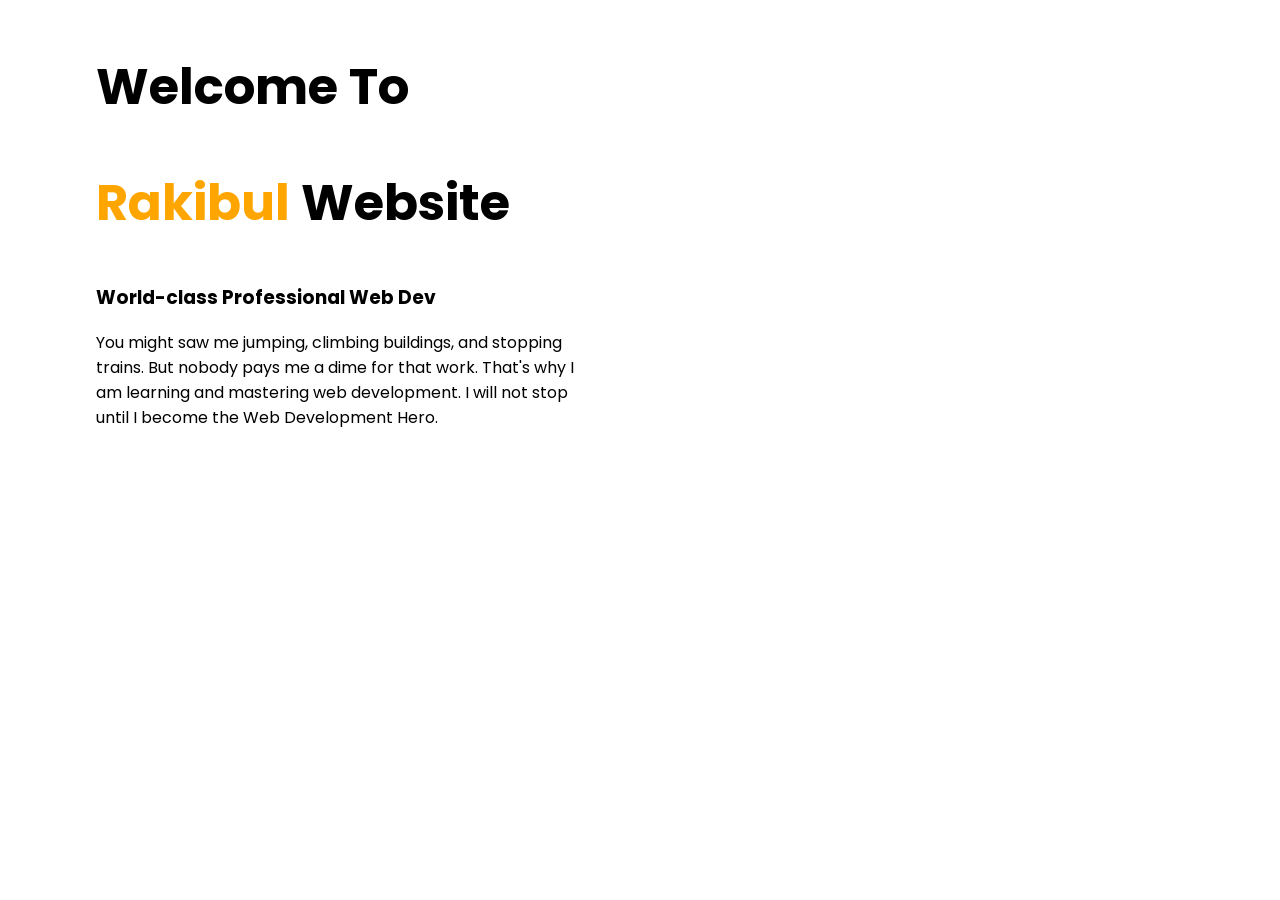
==== index.html @ a4a49c65 "added top part" ====
<!DOCTYPE html>
<html lang="en">
<head>
	<meta charset="UTF-8">
	<title>Rakibul Web Developer</title>
	<link href="https://fonts.googleapis.com/css?family=Poppins&display=swap" rel="stylesheet">
	<link rel="stylesheet" href="style.css">
</head>
<body>
	<section>
		<div class="half-width">
			<h1>Welcome To</h1>
			<h1> <span class="name-highlight"> Rakibul </span> Website </h1>
			<h3>World-class Professional Web Dev</h3>
			<p>You might saw me jumping, climbing buildings, and stopping trains. But nobody pays me a dime for that work. That's why I am learning and mastering web development. I will not stop until I become the Web Development Hero.</p>
		</div>
		
		<div class="half-width">
			<img src="images/jhankar.png" alt="">
		</div>
	</section>
</body>
</html>
---- style.css ----
body{
	font-family: 'Poppins', sans-serif;	
}
h1{
	font-size: 50px;
}
.name-highlight{
	color: orange;
}
.half-width{
	width: 40%;
	float: left;
	margin-left: 5%;
	padding-left: 2%;
}
.half-width img{
	width: 100%;
}
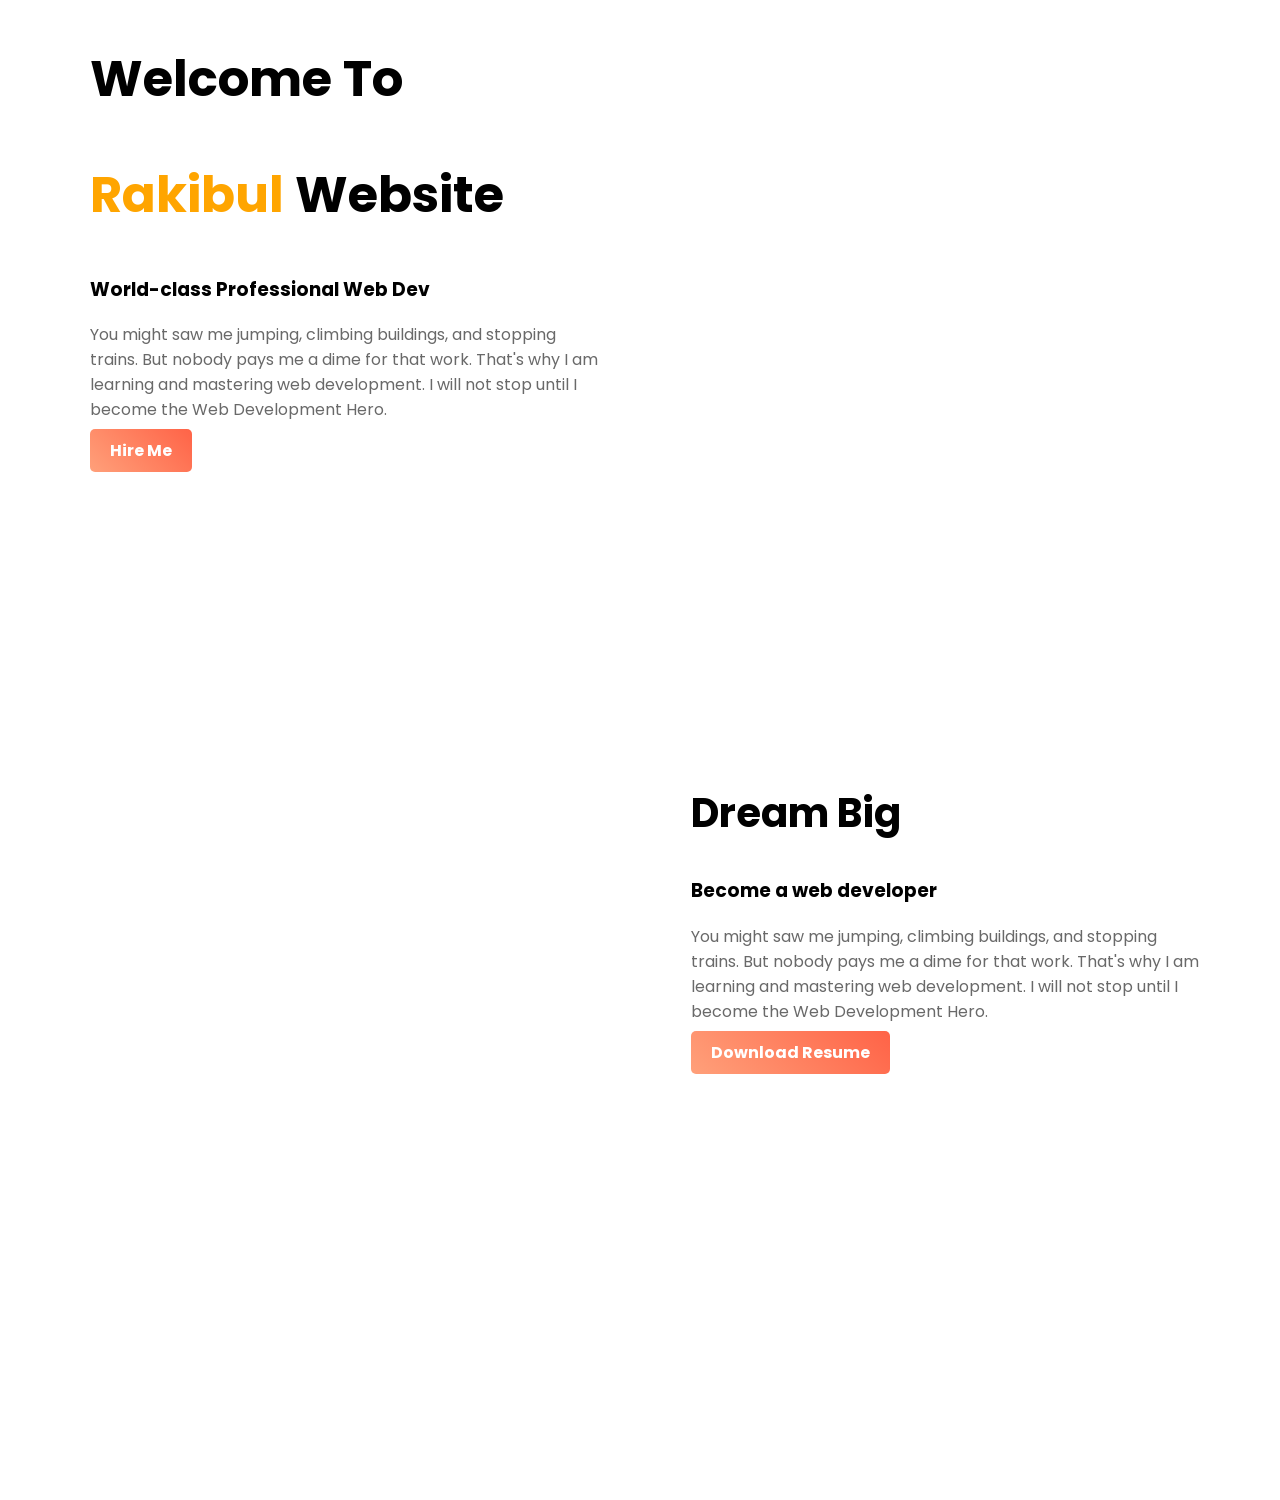
==== commit 589999c8: "added second part" ====
--- a/index.html
+++ b/index.html
@@ -7,17 +7,31 @@
 	<link rel="stylesheet" href="style.css">
 </head>
 <body>
-	<section>
+	<section class="top-banner">
 		<div class="half-width">
 			<h1>Welcome To</h1>
 			<h1> <span class="name-highlight"> Rakibul </span> Website </h1>
 			<h3>World-class Professional Web Dev</h3>
 			<p>You might saw me jumping, climbing buildings, and stopping trains. But nobody pays me a dime for that work. That's why I am learning and mastering web development. I will not stop until I become the Web Development Hero.</p>
+			<a class="link-button" target="_blank" href="https://www.youtube.com">Hire Me</a>
 		</div>
 		
 		<div class="half-width">
 			<img src="images/jhankar.png" alt="">
 		</div>
 	</section>
+
+	<section class="dream-area">
+		<div class="half-width">
+			<img src="images/jhankar2.png" alt="">
+		</div>
+		
+		<div class="half-width">
+			<h2>Dream Big</h2>
+			<h3>Become a web developer</h3>
+			<p>You might saw me jumping, climbing buildings, and stopping trains. But nobody pays me a dime for that work. That's why I am learning and mastering web development. I will not stop until I become the Web Development Hero.</p>
+			<a class="link-button" target="_blank" href="https://www.youtube.com">Download Resume</a>
+		</div>
+	</section>
 </body>
 </html>
--- a/style.css
+++ b/style.css
@@ -1,8 +1,15 @@
 body{
+	margin: 0;
 	font-family: 'Poppins', sans-serif;	
 }
 h1{
 	font-size: 50px;
+}
+h2{
+	font-size: 40px;
+}
+p{
+	color: dimgray;
 }
 .name-highlight{
 	color: orange;
@@ -15,4 +22,27 @@
 }
 .half-width img{
 	width: 100%;
+}
+.top-banner{
+	/* border: 1px solid red; */
+	background-image: url("images/top-banner.png");
+	background-repeat: no-repeat;
+}
+section{
+	height: 600px;
+	padding-bottom: 150px;
+}
+.link-button{
+	text-decoration: none;
+	/* background-color: orange; */
+	background-image: linear-gradient(45deg, lightsalmon, tomato);
+	padding: 10px 20px;
+	border-radius: 5px;
+	color: white;
+	font-weight: 700;
+}
+.dream-area{
+	background-image: url("images/dream-bg.png");
+	background-repeat: no-repeat;
+	background-position: right;
 }
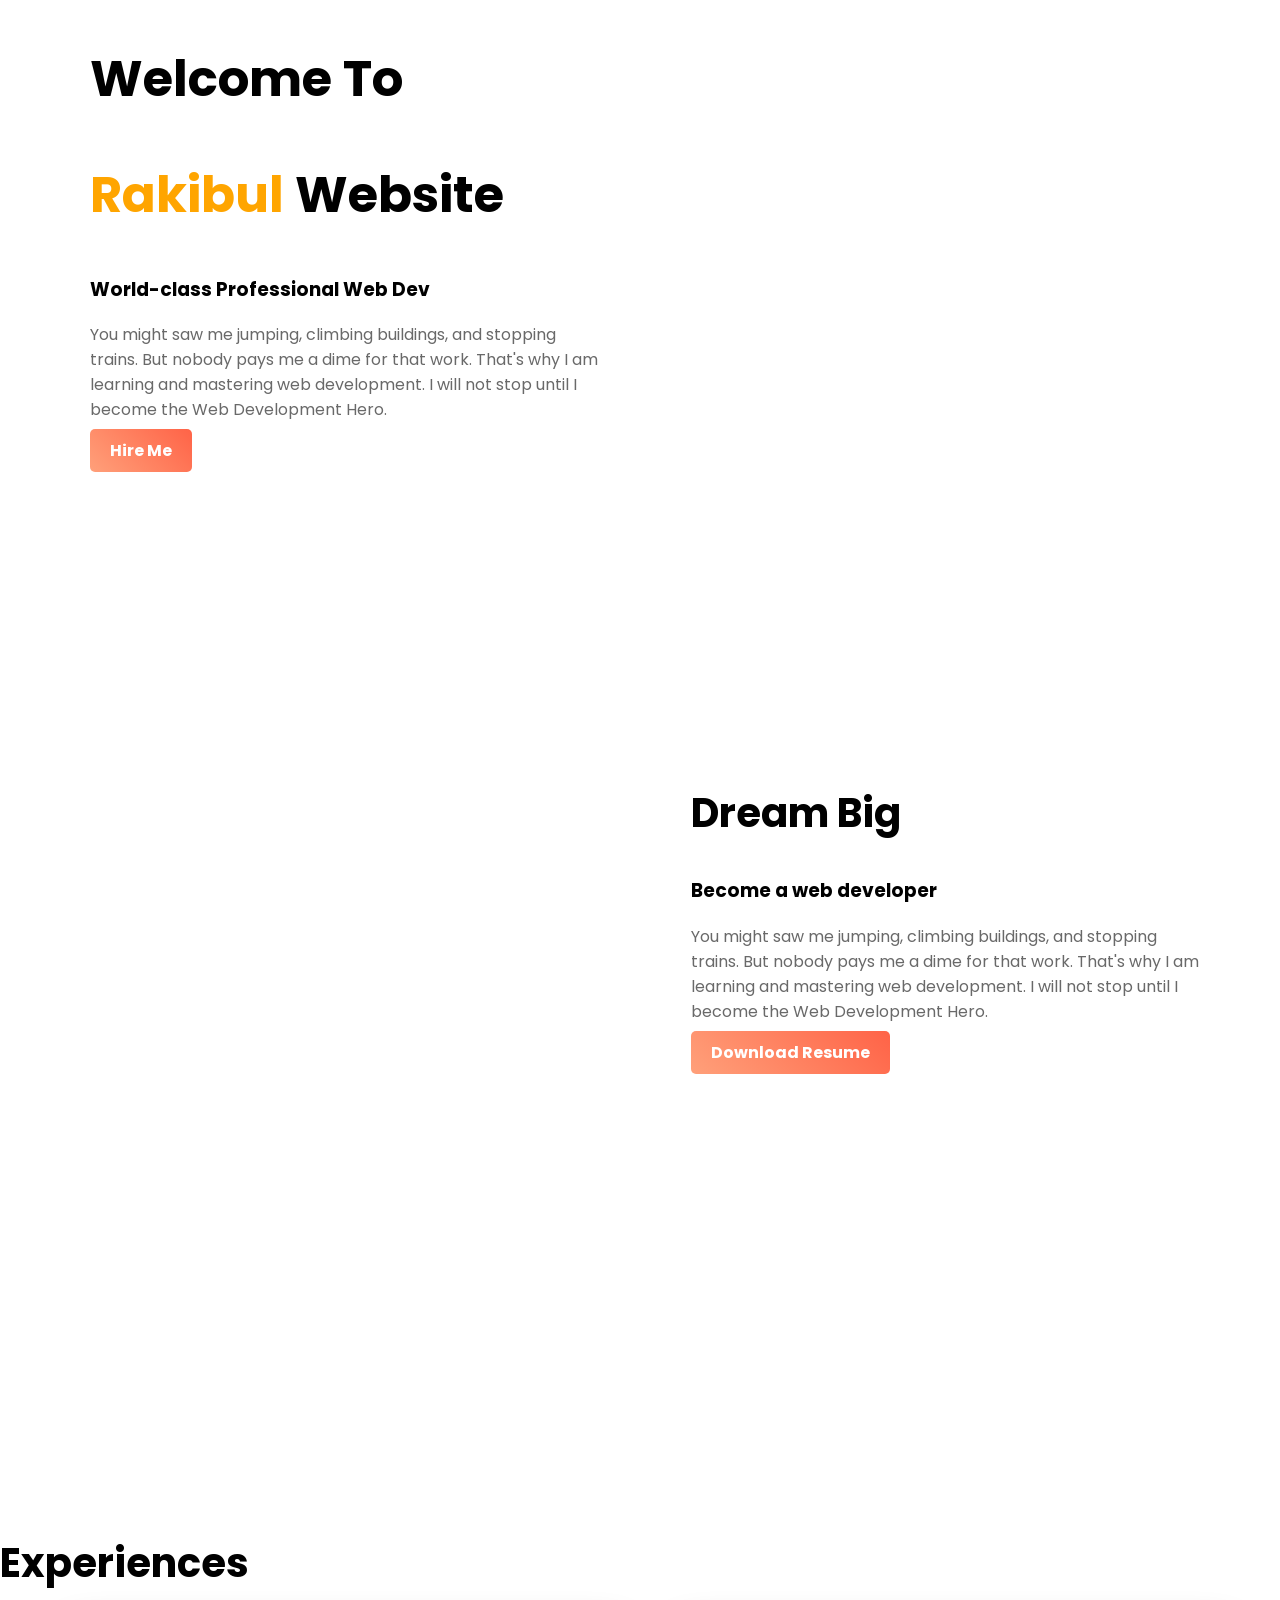
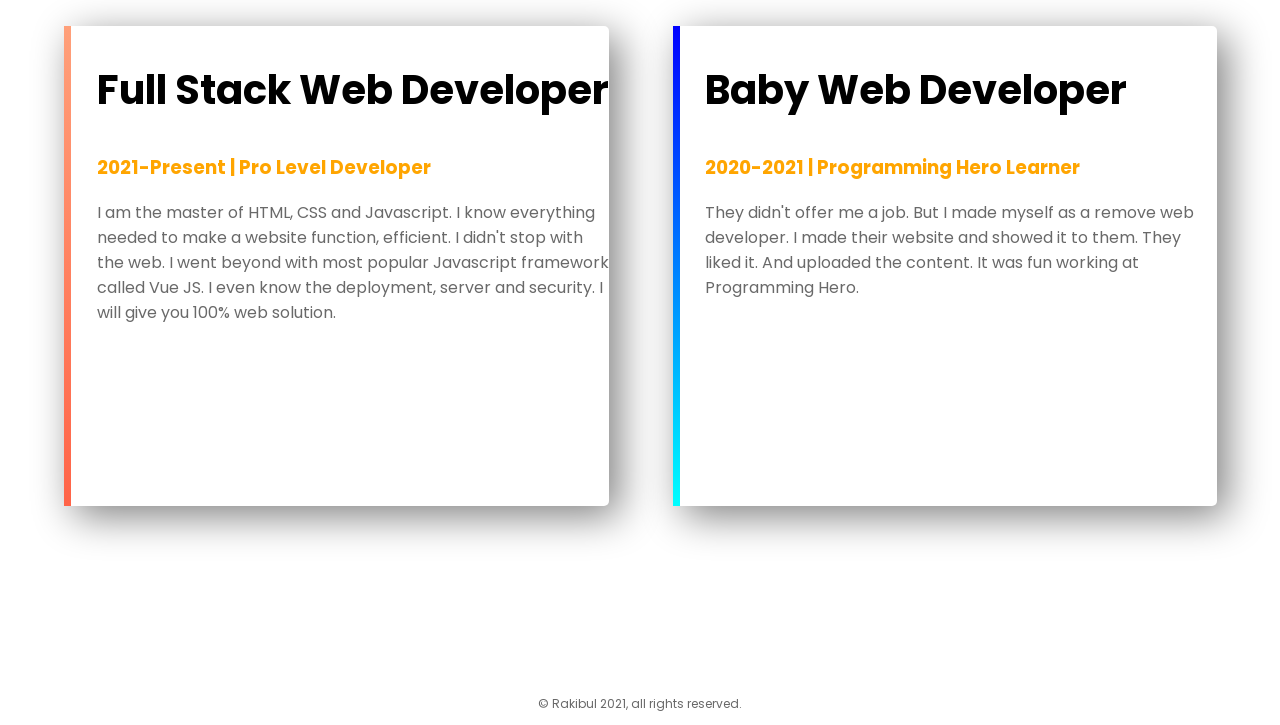
==== commit 9acd89a1: "Finished my first ever website" ====
--- a/index.html
+++ b/index.html
@@ -10,7 +10,7 @@
 	<section class="top-banner">
 		<div class="half-width">
 			<h1>Welcome To</h1>
-			<h1> <span class="name-highlight"> Rakibul </span> Website </h1>
+			<h1> <span class="orange-highlight"> Rakibul </span> Website </h1>
 			<h3>World-class Professional Web Dev</h3>
 			<p>You might saw me jumping, climbing buildings, and stopping trains. But nobody pays me a dime for that work. That's why I am learning and mastering web development. I will not stop until I become the Web Development Hero.</p>
 			<a class="link-button" target="_blank" href="https://www.youtube.com">Hire Me</a>
@@ -33,5 +33,28 @@
 			<a class="link-button" target="_blank" href="https://www.youtube.com">Download Resume</a>
 		</div>
 	</section>
+
+	<section class="experience-area">
+		<h2>Experiences</h2>
+		<div id="full-stack" class="half-width single-experience">
+			<h2>Full Stack Web Developer</h2>
+			<h3 class="orange-highlight">2021-Present | Pro Level Developer</h3>
+			<p>
+				I am the master of HTML, CSS and Javascript. I know everything needed to make a website function, efficient. I didn't stop with the web. I went beyond with most popular Javascript framework called Vue JS. I even know the deployment, server and security. I will give you 100% web solution.
+			</p>
+		</div>
+
+		<div id="baby-web" class="half-width single-experience">
+			<h2>Baby Web Developer</h2>
+			<h3 class="orange-highlight">2020-2021 | Programming Hero Learner</h3>
+			<p>
+				They didn't offer me a job. But I made myself as a remove web developer. I made their website and showed it to them. They liked it. And uploaded the content. It was fun working at Programming Hero.
+			</p>
+		</div>
+	</section>
+
+	<footer>
+		<p>© Rakibul 2021, all rights reserved.</p>
+	</footer>
 </body>
 </html>
--- a/style.css
+++ b/style.css
@@ -1,38 +1,38 @@
-body{
+body {
 	margin: 0;
 	font-family: 'Poppins', sans-serif;	
 }
-h1{
+h1 {
 	font-size: 50px;
 }
-h2{
+h2 {
 	font-size: 40px;
 }
-p{
+p {
 	color: dimgray;
 }
-.name-highlight{
+.orange-highlight {
 	color: orange;
 }
-.half-width{
+.half-width {
 	width: 40%;
 	float: left;
 	margin-left: 5%;
 	padding-left: 2%;
 }
-.half-width img{
+.half-width img {
 	width: 100%;
 }
-.top-banner{
+.top-banner {
 	/* border: 1px solid red; */
 	background-image: url("images/top-banner.png");
 	background-repeat: no-repeat;
 }
-section{
+section {
 	height: 600px;
 	padding-bottom: 150px;
 }
-.link-button{
+.link-button {
 	text-decoration: none;
 	/* background-color: orange; */
 	background-image: linear-gradient(45deg, lightsalmon, tomato);
@@ -41,8 +41,33 @@
 	color: white;
 	font-weight: 700;
 }
-.dream-area{
+.dream-area {
 	background-image: url("images/dream-bg.png");
 	background-repeat: no-repeat;
 	background-position: right;
+}
+.single-experience {
+	box-shadow: 10px 10px 40px gray;
+	border-radius: 5px;
+	height: 80%;
+	background-color: white;
+}
+.experience-area {
+	background-image: url("images/exp-bg.png");
+	background-repeat: no-repeat;
+	background-position: left;
+}
+#full-stack {
+	border-left: 7px solid;
+	border-image: linear-gradient(180deg, lightsalmon, tomato);
+	border-image-slice: 1;
+}
+#baby-web {
+	border-left: 7px solid;
+	border-image: linear-gradient(180deg, blue, cyan);
+	border-image-slice: 1;
+}
+footer p {
+	text-align: center;
+	font-size: 12px;
 }
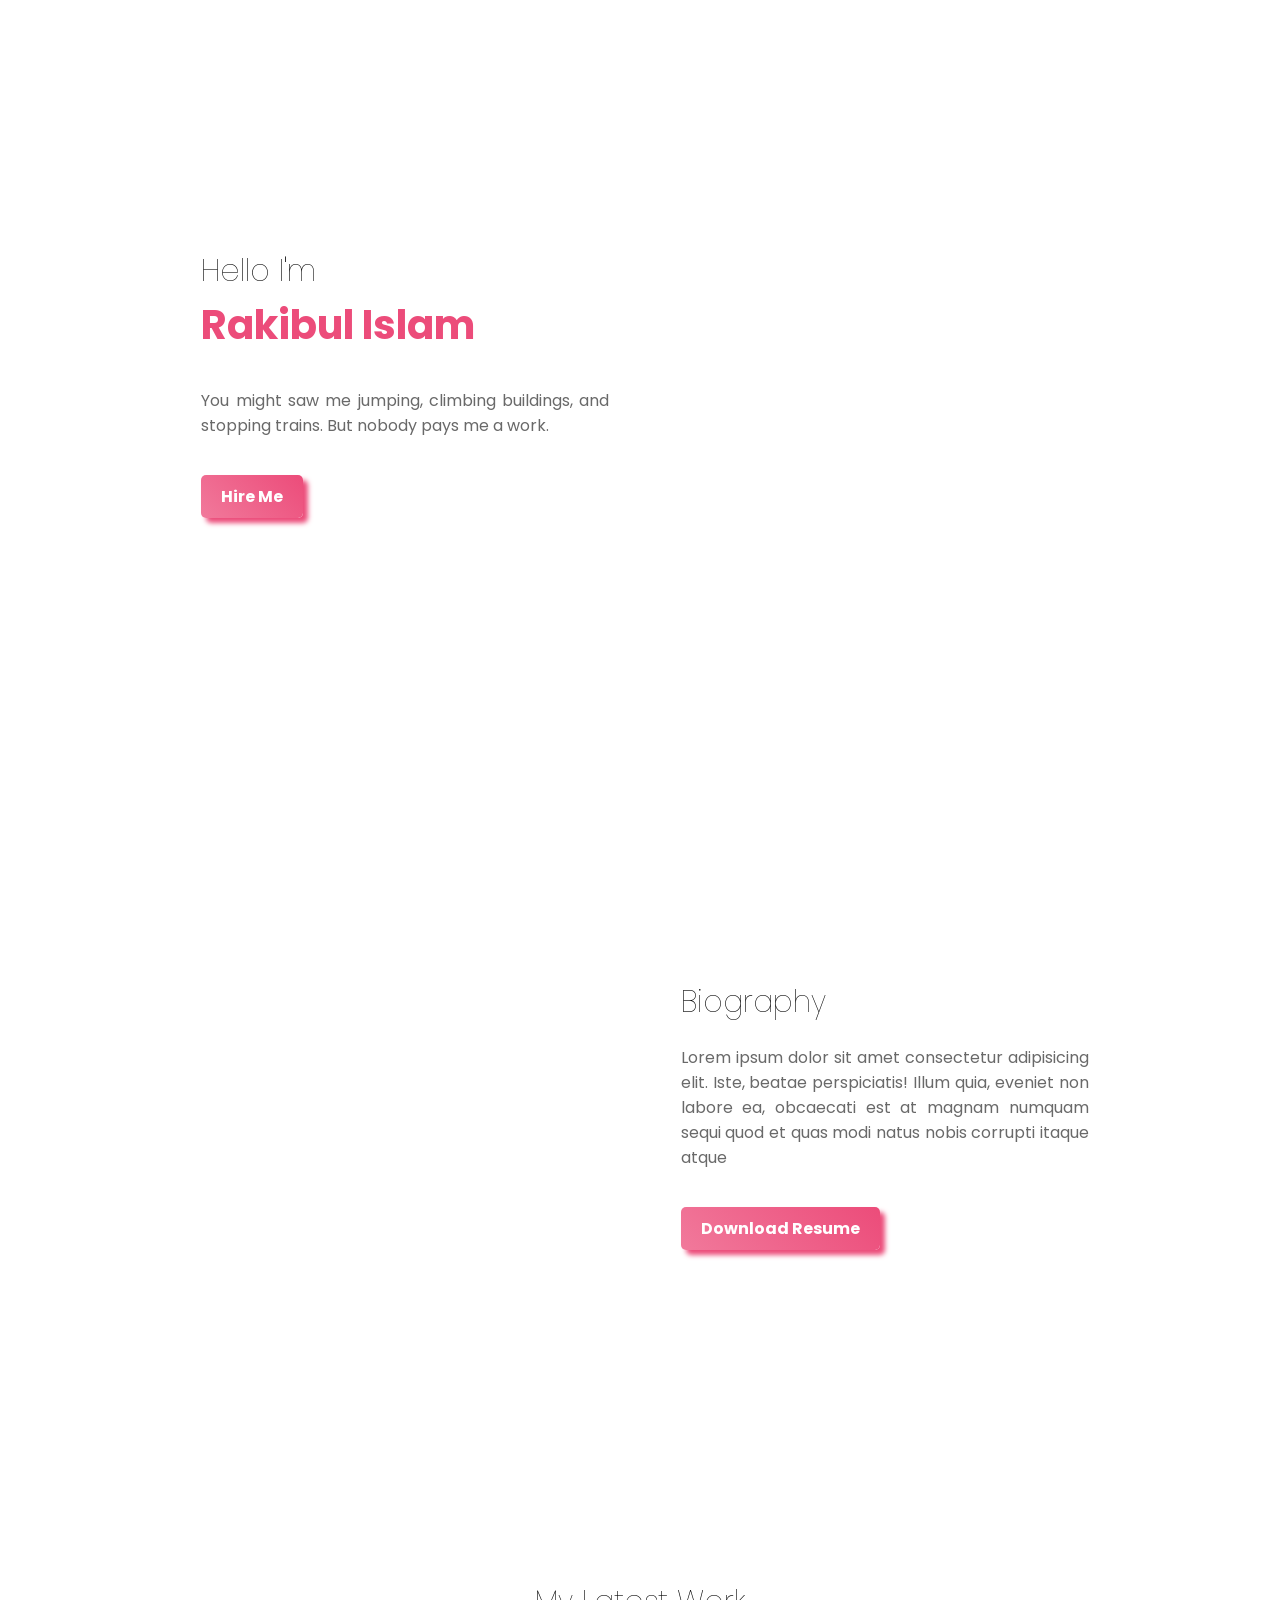
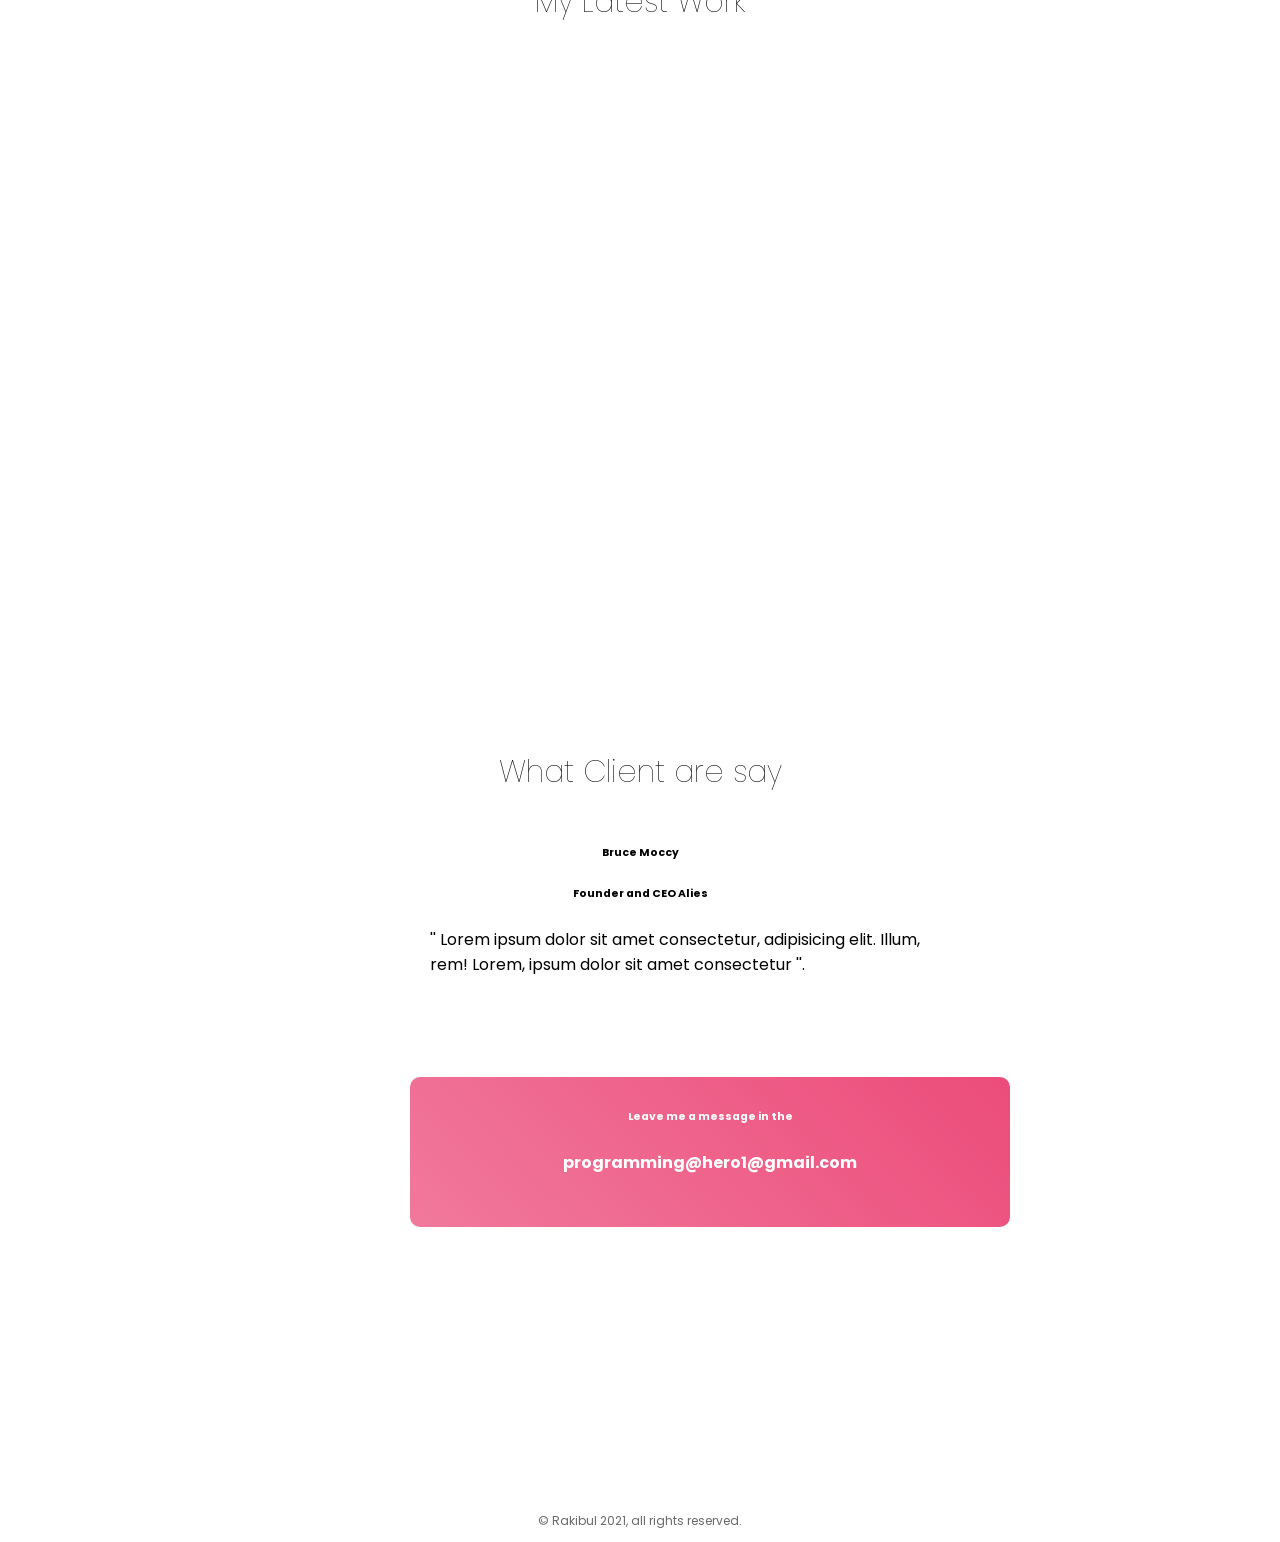
==== commit c8581a0f: "exiting portfolio" ====
--- a/index.html
+++ b/index.html
@@ -1,60 +1,92 @@
 <!DOCTYPE html>
 <html lang="en">
+
 <head>
-	<meta charset="UTF-8">
-	<title>Rakibul Web Developer</title>
-	<link href="https://fonts.googleapis.com/css?family=Poppins&display=swap" rel="stylesheet">
-	<link rel="stylesheet" href="style.css">
+    <meta charset="UTF-8">
+    <title>Rakibul Web Developer</title>
+    <link href="https://fonts.googleapis.com/css?family=Poppins&display=swap" rel="stylesheet">
+    <link rel="stylesheet" href="style.css">
 </head>
+
 <body>
-	<section class="top-banner">
-		<div class="half-width">
-			<h1>Welcome To</h1>
-			<h1> <span class="orange-highlight"> Rakibul </span> Website </h1>
-			<h3>World-class Professional Web Dev</h3>
-			<p>You might saw me jumping, climbing buildings, and stopping trains. But nobody pays me a dime for that work. That's why I am learning and mastering web development. I will not stop until I become the Web Development Hero.</p>
-			<a class="link-button" target="_blank" href="https://www.youtube.com">Hire Me</a>
-		</div>
-		
-		<div class="half-width">
-			<img src="images/jhankar.png" alt="">
-		</div>
-	</section>
+    <section class="top-banner">
+        <div class="container">
+            <div class="half-width">
+                <h5 class="topBanner-text">Hello I'm</h5>
+                <h1> <span class="pink-highlight"> Rakibul Islam </span> </h1>
+                <p>
+                    You might saw me jumping, climbing buildings, and stopping trains. But nobody pays me a work.
+                </p>
+                <a class="link-button" target="_blank" href="https://www.youtube.com">Hire Me</a>
+            </div>
 
-	<section class="dream-area">
-		<div class="half-width">
-			<img src="images/jhankar2.png" alt="">
-		</div>
-		
-		<div class="half-width">
-			<h2>Dream Big</h2>
-			<h3>Become a web developer</h3>
-			<p>You might saw me jumping, climbing buildings, and stopping trains. But nobody pays me a dime for that work. That's why I am learning and mastering web development. I will not stop until I become the Web Development Hero.</p>
-			<a class="link-button" target="_blank" href="https://www.youtube.com">Download Resume</a>
-		</div>
-	</section>
+            <div class="half-width">
+                <div class="overlay">
+                    <img src="images/peter.png" alt="">
+                    <div class="img-overlay"></div>
+                </div>
+            </div>
+        </div>
+    </section>
 
-	<section class="experience-area">
-		<h2>Experiences</h2>
-		<div id="full-stack" class="half-width single-experience">
-			<h2>Full Stack Web Developer</h2>
-			<h3 class="orange-highlight">2021-Present | Pro Level Developer</h3>
-			<p>
-				I am the master of HTML, CSS and Javascript. I know everything needed to make a website function, efficient. I didn't stop with the web. I went beyond with most popular Javascript framework called Vue JS. I even know the deployment, server and security. I will give you 100% web solution.
-			</p>
-		</div>
+    <section class="biography-area">
+        <div class="container">
+            <div class="half-width">
+                <div class="overlay">
+                    <img src="images/peter_dream.png" alt="">
+                    <div class="img-overlay"></div>
+                </div>
+            </div>
 
-		<div id="baby-web" class="half-width single-experience">
-			<h2>Baby Web Developer</h2>
-			<h3 class="orange-highlight">2020-2021 | Programming Hero Learner</h3>
-			<p>
-				They didn't offer me a job. But I made myself as a remove web developer. I made their website and showed it to them. They liked it. And uploaded the content. It was fun working at Programming Hero.
-			</p>
-		</div>
-	</section>
+            <div class="half-width">
+                <h5 class="biography-text">Biography</h5>
+                <p>
+                    Lorem ipsum dolor sit amet consectetur adipisicing elit. Iste, beatae perspiciatis! Illum quia,
+                    eveniet
+                    non labore ea, obcaecati est at magnam numquam sequi quod et quas modi natus nobis corrupti itaque
+                    atque
+                </p>
+                <a class="link-button" target="_blank" href="https://www.youtube.com">Download Resume</a>
+            </div>
+        </div>
+    </section>
 
-	<footer>
-		<p>© Rakibul 2021, all rights reserved.</p>
-	</footer>
+    <section class="work-area">
+        <div class="container">
+            <div>
+                <h5 class="text">My Latest Work</h5>
+                <div class="work-img">
+                    <img src="images/latest-work/work-1.png" alt="">
+                </div>
+                <div class="work-img">
+                    <img src="images/latest-work/work-2.jpg" alt="">
+                </div>
+                <div class="work-img">
+                    <img src="images/latest-work/work-3.jpg" alt="">
+                </div>
+            </div>
+        </div>
+    </section>
+
+    <section class="client-area">
+        <div class="container">
+            <h5 class="text">What Client are say</h5>
+            <h6>Bruce Moccy</h6>
+            <h6>Founder and CEO Alies</h6>
+            <blockquote>
+                '' Lorem ipsum dolor sit amet consectetur, adipisicing elit. Illum, rem! Lorem, ipsum dolor sit amet
+                consectetur ''.
+            </blockquote>
+            <div class="communication">
+                <h6>Leave me a message in the</h6>
+                <h4>programming@hero1@gmail.com</h4>
+            </div>
+        </div>
+    </section>
+
+    <footer>
+        <p>© Rakibul 2021, all rights reserved.</p>
+    </footer>
 </body>
+
 </html>
--- a/style.css
+++ b/style.css
@@ -1,73 +1,150 @@
 body {
-	margin: 0;
+	margin: 0 auto;
 	font-family: 'Poppins', sans-serif;	
 }
+.container {
+	margin-left: 130px;
+	margin-right: 130px;
+	height: 600px;
+	padding-bottom: 150px;
+}
+.half-width .topBanner-text {
+    font-size: 30px;
+	font-weight: 100;
+	position: relative;
+    top: 49px;
+}
+.half-width .biography-text {
+    font-size: 30px;
+	font-weight: 100;
+	position: relative;
+    top: 30px;
+}
+.work-area .text {
+    font-size: 30px;
+	font-weight: 100;
+	position: relative;
+	top: 30px;
+	text-align: center;
+}
+.client-area .text {
+    font-size: 30px;
+	font-weight: 100;
+	text-align: center;
+}
 h1 {
-	font-size: 50px;
-}
-h2 {
 	font-size: 40px;
 }
 p {
 	color: dimgray;
+	text-align: justify;
 }
-.orange-highlight {
-	color: orange;
+.pink-highlight {
+	color: #EC4C7A;
 }
 .half-width {
 	width: 40%;
-	float: left;
+    float: left;
 	margin-left: 5%;
 	padding-left: 2%;
+	padding-top: 150px;
 }
 .half-width img {
 	width: 100%;
 }
+.overlay {
+	width: 100%;
+	position: relative;
+	overflow: hidden;
+}
+.img-overlay {
+	position: absolute;
+	width: 100%;
+	height: 100%;
+	bottom: 0;
+	left: 0;
+	background: rgba(0, 0, 0, .2);
+	transform: scale(.1);
+	transition: .5s;
+	opacity: 0;
+	border-radius: 150px 15px 150px 15px;
+}
+.overlay:hover .img-overlay{
+	transform: scale(1);
+	opacity: 1;
+}
 .top-banner {
-	/* border: 1px solid red; */
-	background-image: url("images/top-banner.png");
-	background-repeat: no-repeat;
+	background-image: url("images/header-bg.png");
+	background-repeat: no-repeat; 
+	background-size: cover;
 }
-section {
-	height: 600px;
-	padding-bottom: 150px;
+.half-width p {
+	padding-bottom: 30px;
 }
 .link-button {
 	text-decoration: none;
-	/* background-color: orange; */
-	background-image: linear-gradient(45deg, lightsalmon, tomato);
+	background-image: linear-gradient(45deg, #f1799b, #EC4C7A);
 	padding: 10px 20px;
 	border-radius: 5px;
 	color: white;
 	font-weight: 700;
+	transition: .5s;
+	box-shadow: 5px 5px 5px 0px #EC4C7A;
 }
-.dream-area {
-	background-image: url("images/dream-bg.png");
+.link-button:hover {
+	color: white;
+	font-size: 17px;
+	background-image: linear-gradient(180deg, #12E3CE, #31A9ED );
+	transform: scale(1.1);
+	box-shadow: 5px 5px 5px 0px #12E3CE;
+}
+.link-button:focus {
+	color: white;
+	font-size: 15px;
+	background-image: linear-gradient(45deg, #f1799b, #EC4C7A);
+}
+.biography-area {
+	background-image: url("images/biography-bg.png");
 	background-repeat: no-repeat;
-	background-position: right;
-}
-.single-experience {
-	box-shadow: 10px 10px 40px gray;
-	border-radius: 5px;
-	height: 80%;
-	background-color: white;
-}
-.experience-area {
-	background-image: url("images/exp-bg.png");
-	background-repeat: no-repeat;
-	background-position: left;
-}
-#full-stack {
-	border-left: 7px solid;
-	border-image: linear-gradient(180deg, lightsalmon, tomato);
-	border-image-slice: 1;
-}
-#baby-web {
-	border-left: 7px solid;
-	border-image: linear-gradient(180deg, blue, cyan);
-	border-image-slice: 1;
+	background-size: cover;
+
 }
 footer p {
 	text-align: center;
 	font-size: 12px;
+}
+.work-area{
+    background-image: url("images/latest-work-bg.png");
+	background-repeat: no-repeat;
+	background-size: cover;
+}
+.work-img {
+	float: left;
+	padding-top: 170px;
+    padding-right: 63px;
+}
+.client-area {
+    background-image: url("images/footer-bg.png");
+	background-repeat: no-repeat;
+	background-size: cover;
+}
+.client-area H6 {
+	text-align: center;
+}
+.client-area blockquote {
+	width: 500px;
+	padding-left: 260px;
+	margin-bottom: 100px;
+}
+.client-area .communication {
+	text-align: center;
+	width: 600px;
+	height: 150px;
+	background-image: linear-gradient(45deg, #f1799b, #EC4C7A);
+	margin-left: 280px;
+	border-radius: 10px;
+	color: #fff;
+}
+.client-area .communication  h6 {
+	padding-top: 32px;
 }
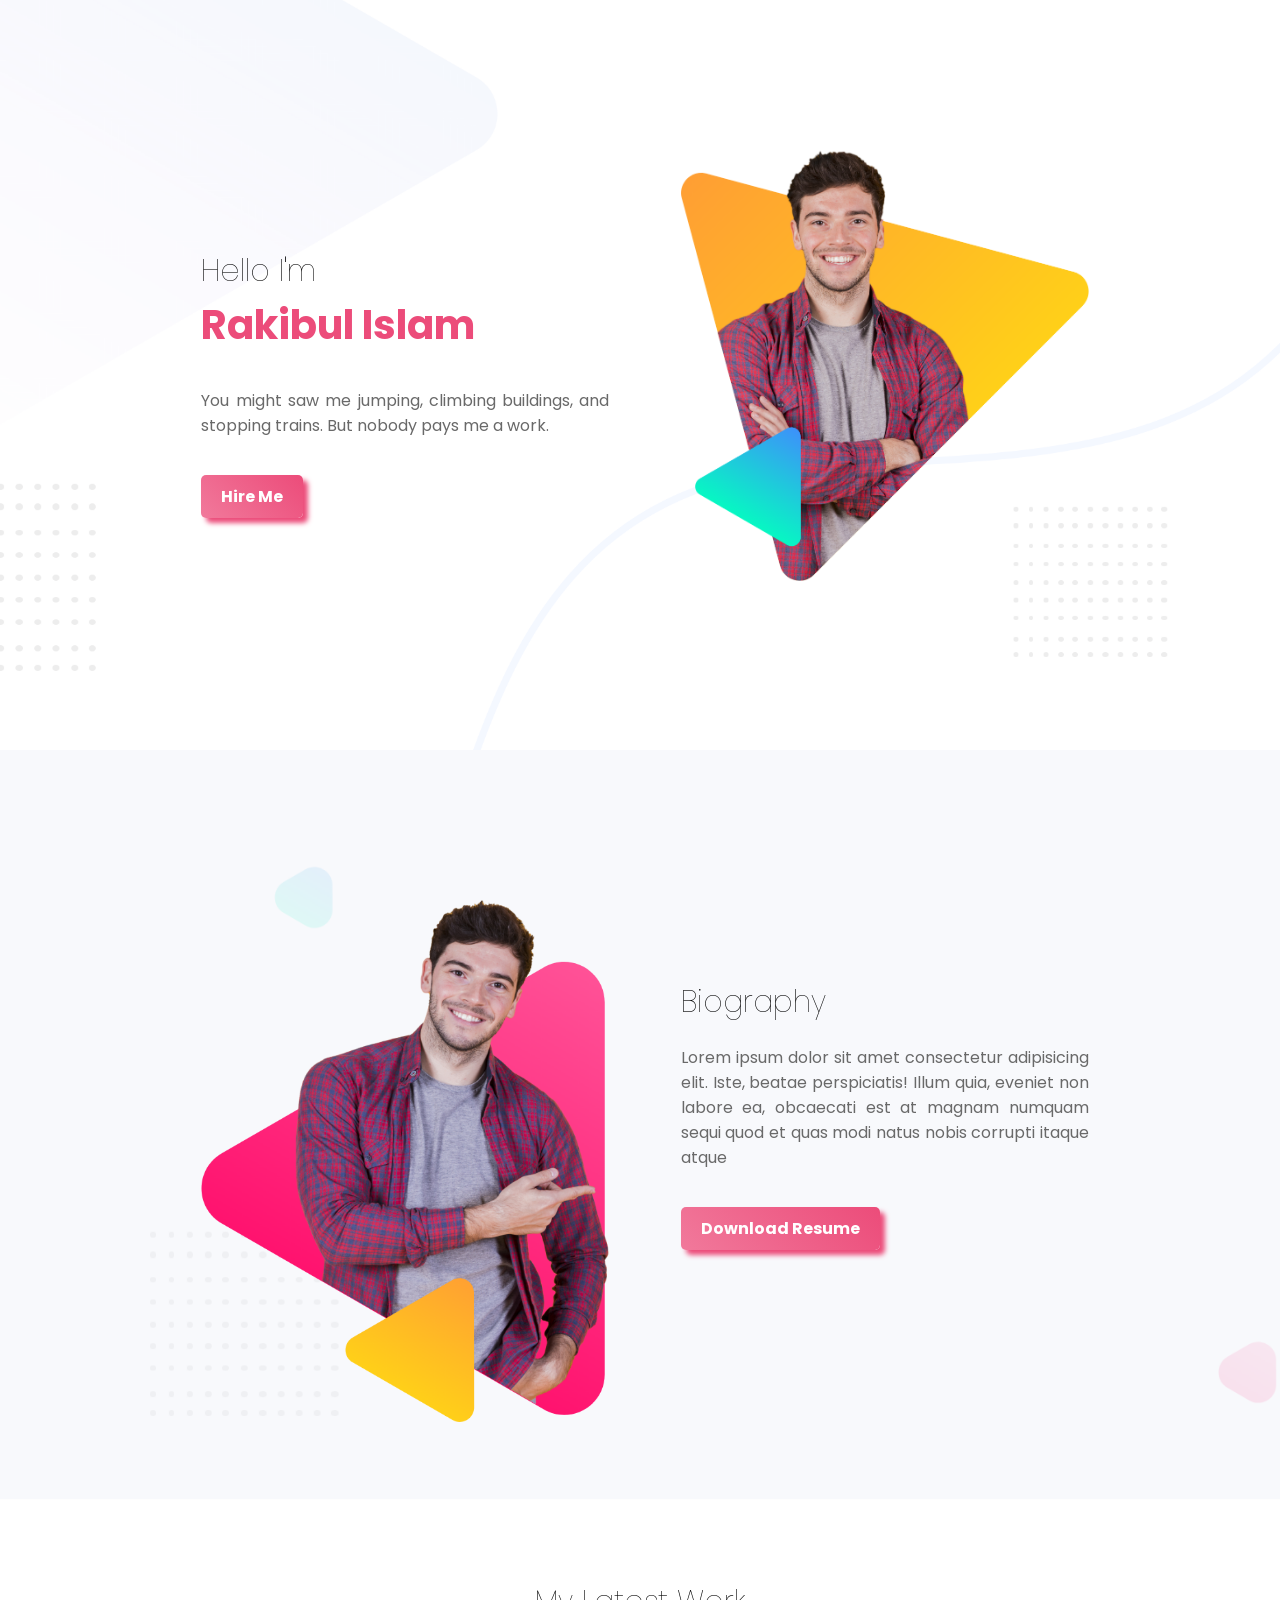
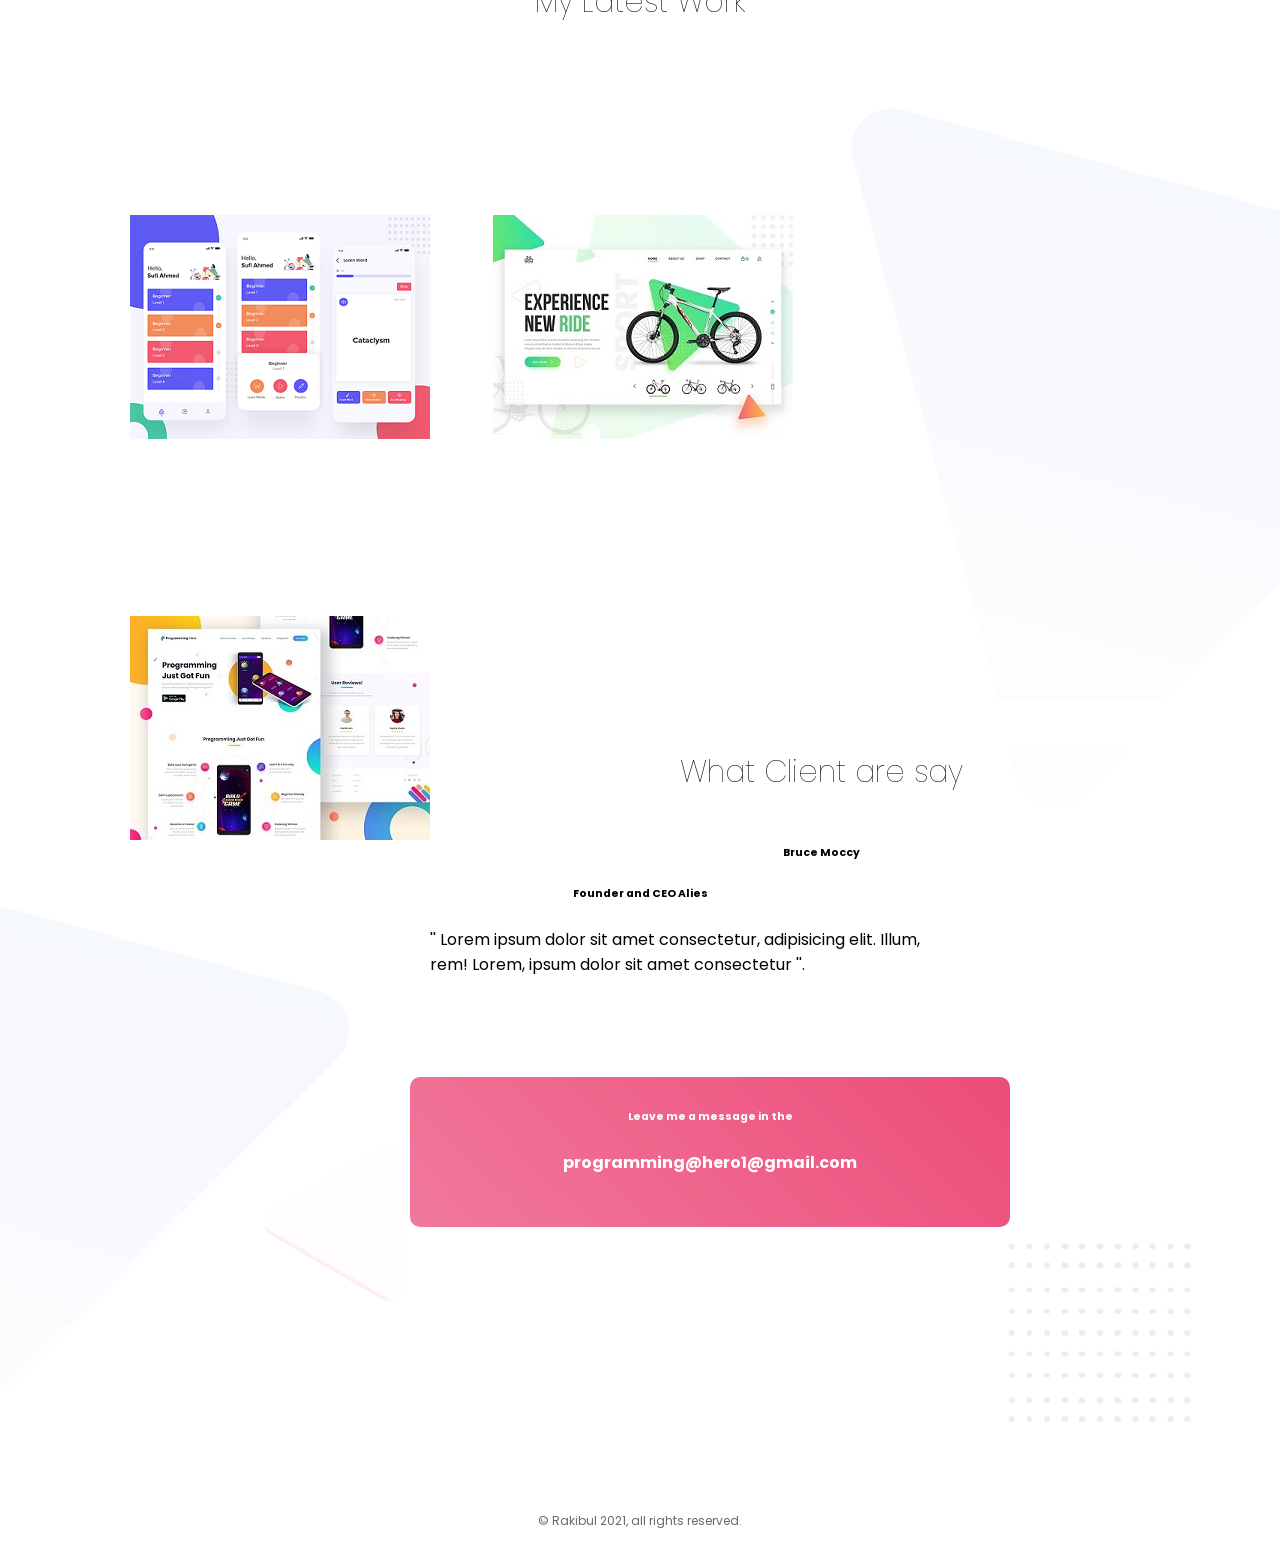
==== commit 43e86344: "22/02/2021" ====
--- a/index.html
+++ b/index.html
@@ -5,16 +5,18 @@
     <meta charset="UTF-8">
     <title>Rakibul Web Developer</title>
     <link href="https://fonts.googleapis.com/css?family=Poppins&display=swap" rel="stylesheet">
-    <link rel="stylesheet" href="style.css">
+    <link rel="stylesheet" href="css/style.css">
+    <link rel="stylesheet" href="css/animate.min.css">
 </head>
 
 <body>
     <section class="top-banner">
         <div class="container">
             <div class="half-width">
-                <h5 class="topBanner-text">Hello I'm</h5>
-                <h1> <span class="pink-highlight"> Rakibul Islam </span> </h1>
-                <p>
+                <h5 class="wow bounceInDown topBanner-text" data-wow-duration="2s" data-wow-delay=".3s">Hello I'm</h5>
+                <h1 class="wow bounceInDown" data-wow-duration="2s" data-wow-delay=".2s"> <span
+                        class="pink-highlight">Rakibul Islam </span> </h1>
+                <p class="wow bounceInDown" data-wow-duration="2s" data-wow-delay=".1s">
                     You might saw me jumping, climbing buildings, and stopping trains. But nobody pays me a work.
                 </p>
                 <a class="link-button" target="_blank" href="https://www.youtube.com">Hire Me</a>
@@ -55,13 +57,13 @@
         <div class="container">
             <div>
                 <h5 class="text">My Latest Work</h5>
-                <div class="work-img">
+                <div class="wow bounceOut work-img" data-wow-duration="2s" data-wow-delay=".1s">
                     <img src="images/latest-work/work-1.png" alt="">
                 </div>
-                <div class="work-img">
+                <div class="wow bounceOut work-img" data-wow-duration="2s" data-wow-delay=".1s">
                     <img src="images/latest-work/work-2.jpg" alt="">
                 </div>
-                <div class="work-img">
+                <div class="wow bounceOut work-img" data-wow-duration="2s" data-wow-delay=".1s">
                     <img src="images/latest-work/work-3.jpg" alt="">
                 </div>
             </div>
@@ -87,6 +89,11 @@
     <footer>
         <p>© Rakibul 2021, all rights reserved.</p>
     </footer>
+
+    <script src="js/wow.min.js"></script>
+    <script>
+        new WOW().init();
+    </script>
 </body>
 
 </html>
--- a/css/style.css
+++ b/css/style.css
@@ -0,0 +1,150 @@
+body {
+	margin: 0 auto;
+	font-family: 'Poppins', sans-serif;	
+}
+.container {
+	margin-left: 130px;
+	margin-right: 130px;
+	height: 600px;
+	padding-bottom: 150px;
+}
+.half-width .topBanner-text {
+    font-size: 30px;
+	font-weight: 100;
+	position: relative;
+    top: 49px;
+}
+.half-width .biography-text {
+    font-size: 30px;
+	font-weight: 100;
+	position: relative;
+    top: 30px;
+}
+.work-area .text {
+    font-size: 30px;
+	font-weight: 100;
+	position: relative;
+	top: 30px;
+	text-align: center;
+}
+.client-area .text {
+    font-size: 30px;
+	font-weight: 100;
+	text-align: center;
+}
+h1 {
+	font-size: 40px;
+}
+p {
+	color: dimgray;
+	text-align: justify;
+}
+.pink-highlight {
+	color: #EC4C7A;
+}
+.half-width {
+	width: 40%;
+    float: left;
+	margin-left: 5%;
+	padding-left: 2%;
+	padding-top: 150px;
+}
+.half-width img {
+	width: 100%;
+}
+.overlay {
+	width: 100%;
+	position: relative;
+	overflow: hidden;
+}
+.img-overlay {
+	position: absolute;
+	width: 100%;
+	height: 100%;
+	bottom: 0;
+	left: 0;
+	background: rgba(0, 0, 0, .2);
+	transform: scale(.1);
+	transition: .5s;
+	opacity: 0;
+	border-radius: 150px 15px 150px 15px;
+}
+.overlay:hover .img-overlay{
+	transform: scale(1);
+	opacity: 1;
+}
+.top-banner {
+	background-image: url("../images/header-bg.png");
+	background-repeat: no-repeat; 
+	background-size: cover;
+}
+.half-width p {
+	padding-bottom: 30px;
+}
+.link-button {
+	text-decoration: none;
+	background-image: linear-gradient(45deg, #f1799b, #EC4C7A);
+	padding: 10px 20px;
+	border-radius: 5px;
+	color: white;
+	font-weight: 700;
+	transition: .5s;
+	box-shadow: 5px 5px 5px 0px #EC4C7A;
+}
+.link-button:hover {
+	color: white;
+	font-size: 17px;
+	background-image: linear-gradient(180deg, #12E3CE, #31A9ED );
+	transform: scale(1.1);
+	box-shadow: 5px 5px 5px 0px #12E3CE;
+}
+.link-button:focus {
+	color: white;
+	font-size: 15px;
+	background-image: linear-gradient(45deg, #f1799b, #EC4C7A);
+}
+.biography-area {
+	background-image: url("../images/biography-bg.png");
+	background-repeat: no-repeat;
+	background-size: cover;
+
+}
+footer p {
+	text-align: center;
+	font-size: 12px;
+}
+.work-area{
+    background-image: url("../images/latest-work-bg.png");
+	background-repeat: no-repeat;
+	background-size: cover;
+}
+.work-img {
+	float: left;
+	padding-top: 170px;
+    padding-right: 63px;
+}
+.client-area {
+    background-image: url("../images/footer-bg.png");
+	background-repeat: no-repeat;
+	background-size: cover;
+}
+.client-area H6 {
+	text-align: center;
+}
+.client-area blockquote {
+	width: 500px;
+	padding-left: 260px;
+	margin-bottom: 100px;
+}
+.client-area .communication {
+	text-align: center;
+	width: 600px;
+	height: 150px;
+	background-image: linear-gradient(45deg, #f1799b, #EC4C7A);
+	margin-left: 280px;
+	border-radius: 10px;
+	color: #fff;
+}
+.client-area .communication  h6 {
+	padding-top: 32px;
+}
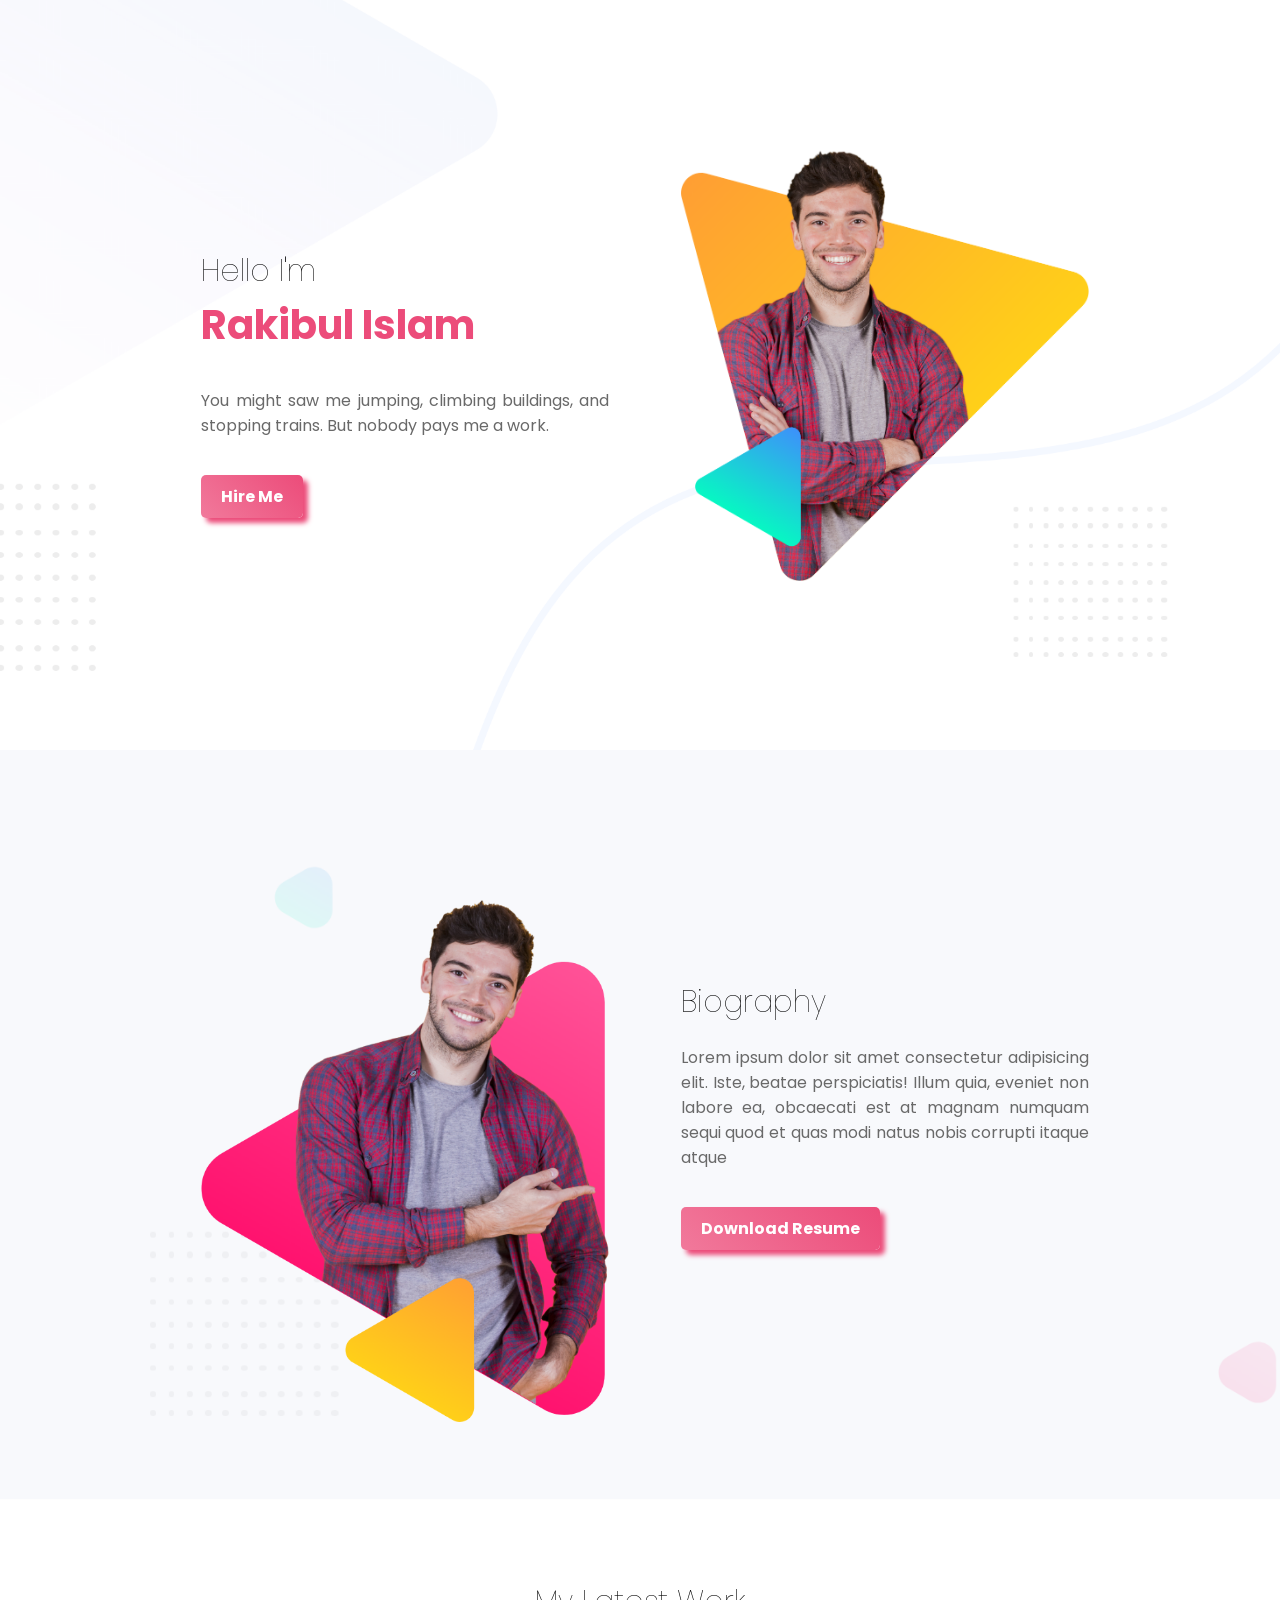
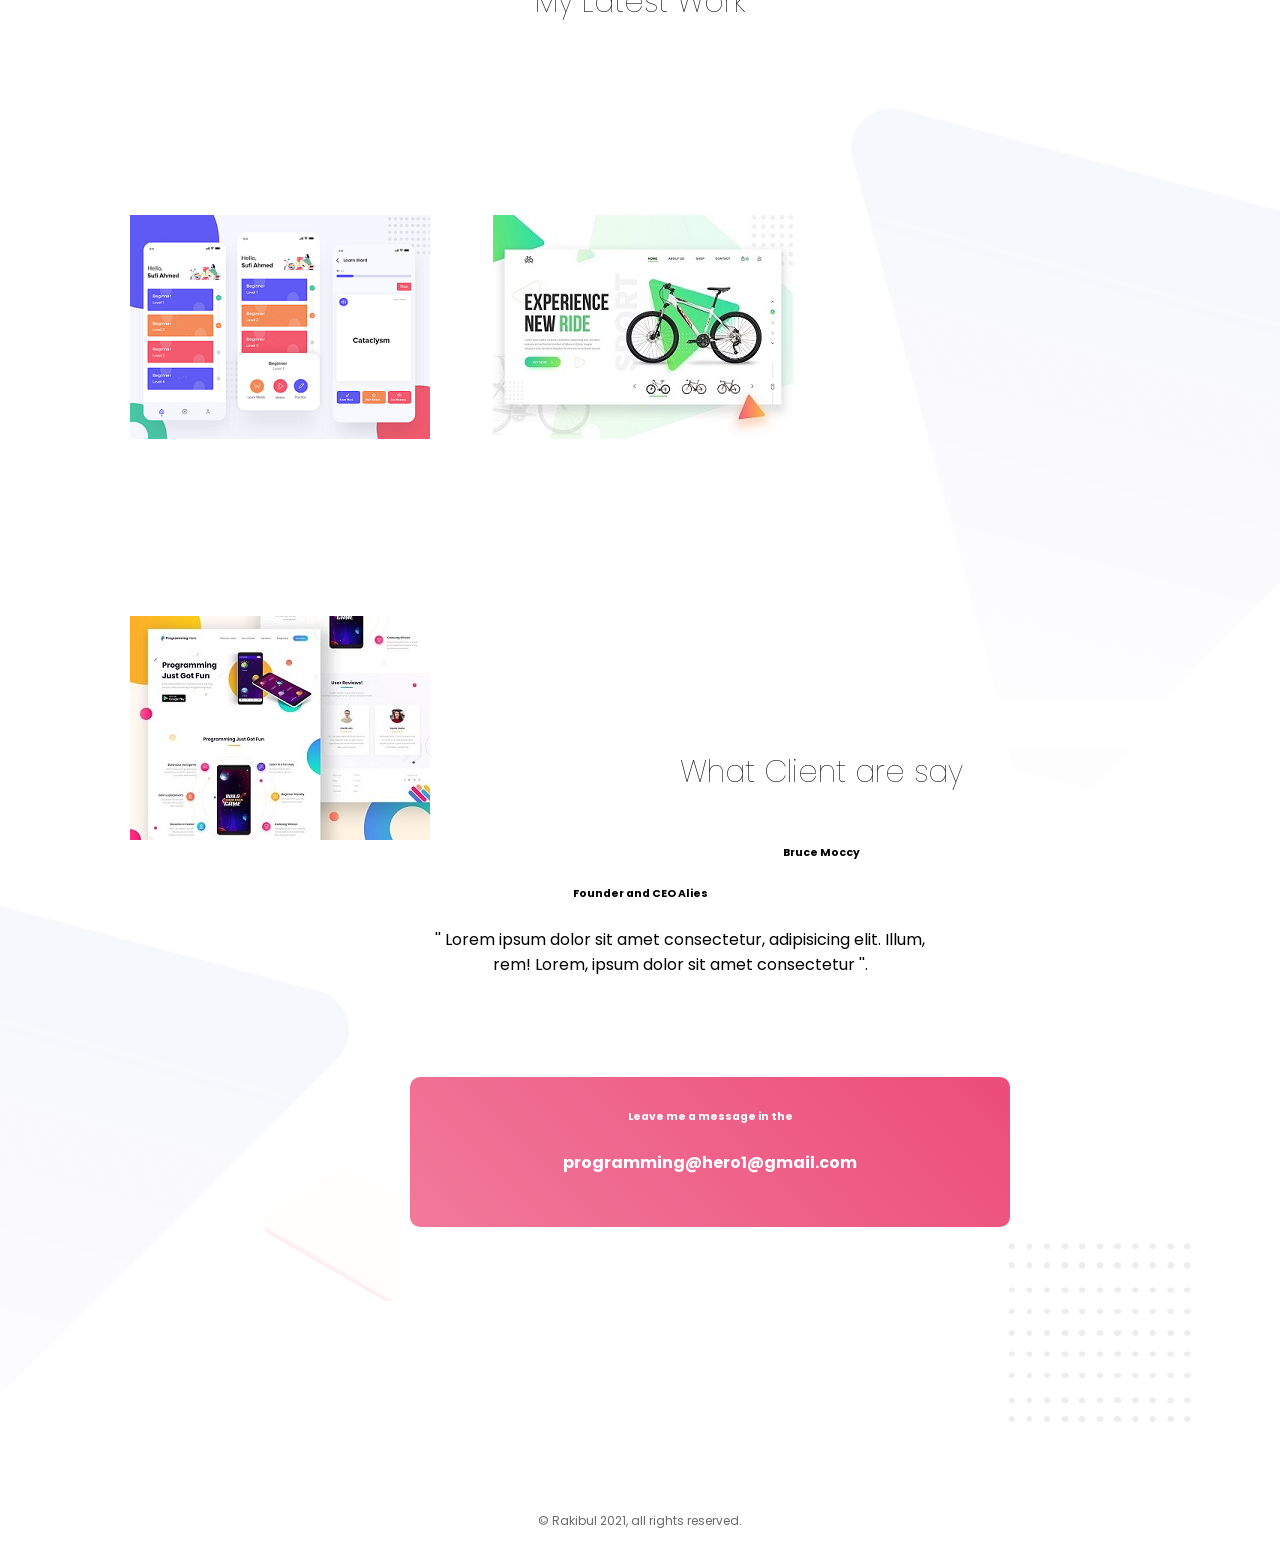
==== commit 4679b10d: "22/02/2021" ====
--- a/index.html
+++ b/index.html
@@ -14,8 +14,8 @@
         <div class="container">
             <div class="half-width">
                 <h5 class="wow bounceInDown topBanner-text" data-wow-duration="2s" data-wow-delay=".3s">Hello I'm</h5>
-                <h1 class="wow bounceInDown" data-wow-duration="2s" data-wow-delay=".2s"> <span
-                        class="pink-highlight">Rakibul Islam </span> </h1>
+                <h1 class="wow bounceInDown pink-highlight" data-wow-duration="2s" data-wow-delay=".2s"> <span>Rakibul
+                        Islam </span> </h1>
                 <p class="wow bounceInDown" data-wow-duration="2s" data-wow-delay=".1s">
                     You might saw me jumping, climbing buildings, and stopping trains. But nobody pays me a work.
                 </p>
@@ -41,8 +41,8 @@
             </div>
 
             <div class="half-width">
-                <h5 class="biography-text">Biography</h5>
-                <p>
+                <h5 class="wow fadeInRight biography-text" data-wow-duration="2s" data-wow-delay=".2s">Biography</h5>
+                <p class="wow fadeInRight" data-wow-duration="2s" data-wow-delay=".1s">
                     Lorem ipsum dolor sit amet consectetur adipisicing elit. Iste, beatae perspiciatis! Illum quia,
                     eveniet
                     non labore ea, obcaecati est at magnam numquam sequi quod et quas modi natus nobis corrupti itaque
@@ -56,7 +56,7 @@
     <section class="work-area">
         <div class="container">
             <div>
-                <h5 class="text">My Latest Work</h5>
+                <h5 class="wow fadeInRight text" data-wow-duration="2s" data-wow-delay=".1s">My Latest Work</h5>
                 <div class="wow bounceOut work-img" data-wow-duration="2s" data-wow-delay=".1s">
                     <img src="images/latest-work/work-1.png" alt="">
                 </div>
@@ -72,14 +72,14 @@
 
     <section class="client-area">
         <div class="container">
-            <h5 class="text">What Client are say</h5>
-            <h6>Bruce Moccy</h6>
-            <h6>Founder and CEO Alies</h6>
-            <blockquote>
+            <h5 class="wow fadeInRight text" data-wow-duration="2s" data-wow-delay=".1s">What Client are say</h5>
+            <h6 class="wow fadeInLeft" data-wow-duration="2s" data-wow-delay=".1s">Bruce Moccy</h6>
+            <h6 class="wow fadeInRight" data-wow-duration="2s" data-wow-delay=".1s">Founder and CEO Alies</h6>
+            <blockquote class="wow fadeInLeft" data-wow-duration="2s" data-wow-delay=".1s">
                 '' Lorem ipsum dolor sit amet consectetur, adipisicing elit. Illum, rem! Lorem, ipsum dolor sit amet
                 consectetur ''.
             </blockquote>
-            <div class="communication">
+            <div class="wow fadeInRight communication" data-wow-duration="2s" data-wow-delay=".1s">
                 <h6>Leave me a message in the</h6>
                 <h4>programming@hero1@gmail.com</h4>
             </div>
--- a/css/style.css
+++ b/css/style.css
@@ -135,6 +135,7 @@
 	width: 500px;
 	padding-left: 260px;
 	margin-bottom: 100px;
+	text-align: center;
 }
 .client-area .communication {
 	text-align: center;
